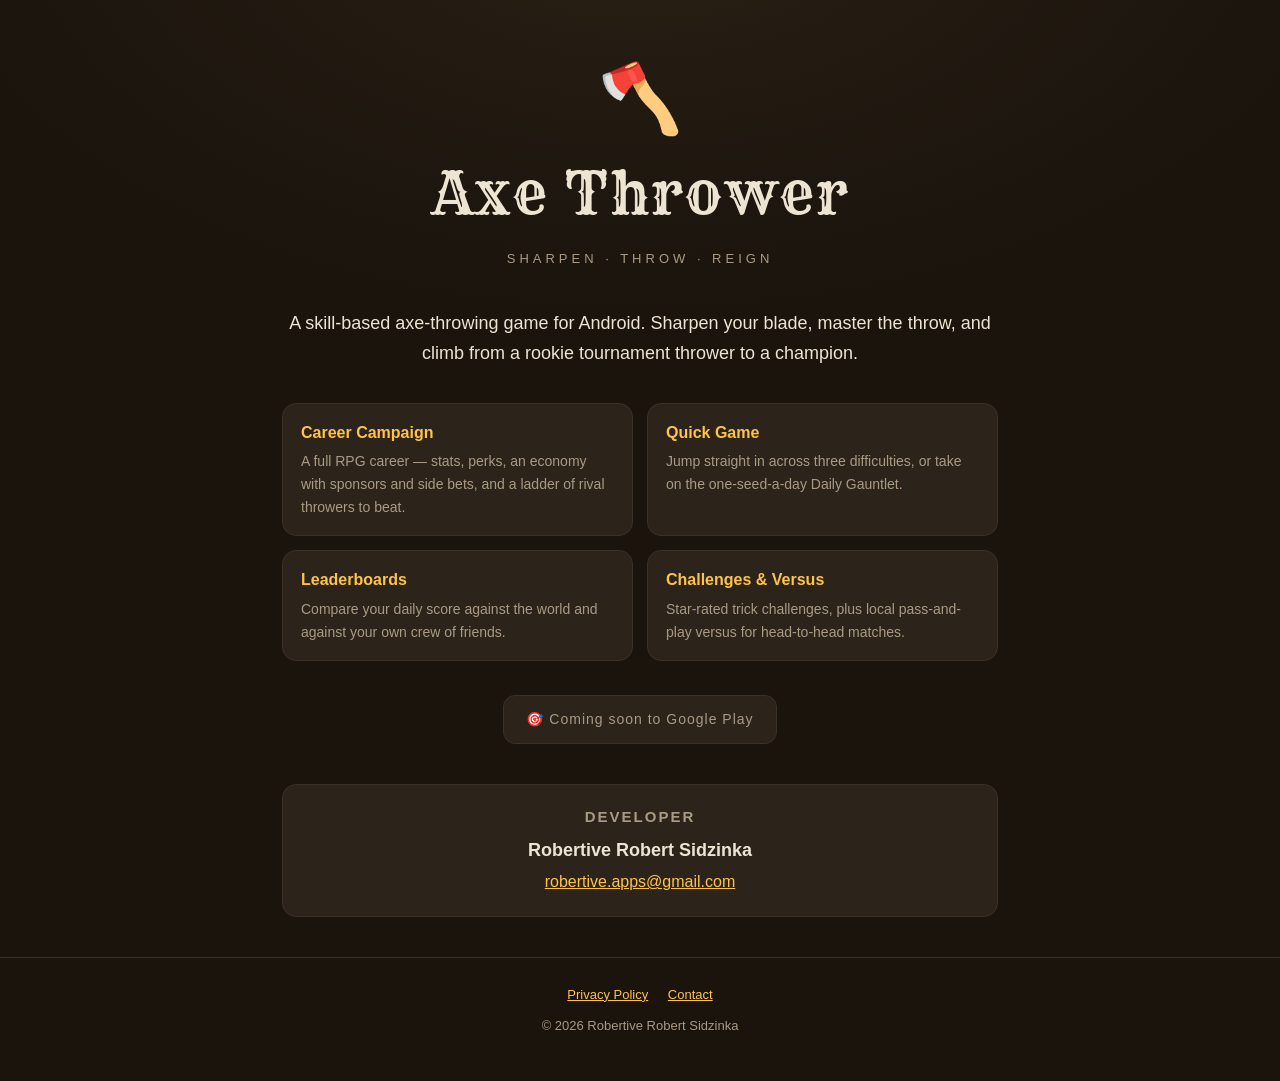
==== index.html @ d3eff074 "Add Axe Thrower landing page and privacy policy Static GitHub Pages site for Robertive: a one-page o" ====
<!DOCTYPE html>
<html lang="en">
<head>
  <meta charset="UTF-8">
  <meta name="viewport" content="width=device-width, initial-scale=1.0">
  <title>Axe Thrower — Robertive</title>
  <meta name="description" content="Axe Thrower is a skill-based axe-throwing game for Android by Robertive. Career campaign, daily challenges, leaderboards and versus mode.">

  <!-- ============================================================
       GOOGLE SEARCH CONSOLE VERIFICATION
       After the site is live, add this URL as a property in
       Search Console (search.google.com/search-console) using the
       "HTML tag" method, then paste the code it gives you into the
       content="" below and push again.
       ============================================================ -->
  <meta name="google-site-verification" content="PASTE_YOUR_SEARCH_CONSOLE_CODE_HERE">

  <link rel="preconnect" href="https://fonts.googleapis.com">
  <link rel="preconnect" href="https://fonts.gstatic.com" crossorigin>
  <link href="https://fonts.googleapis.com/css2?family=Rye&display=swap" rel="stylesheet">
  <link rel="stylesheet" href="styles.css">
</head>
<body>
  <header class="hero">
    <div class="axe">🪓</div>
    <h1>Axe Thrower</h1>
    <p class="tagline">SHARPEN · THROW · REIGN</p>
  </header>

  <main class="wrap">
    <p class="lead">
      A skill-based axe-throwing game for Android. Sharpen your blade, master
      the throw, and climb from a rookie tournament thrower to a champion.
    </p>

    <section class="features">
      <div class="feature">
        <h3>Career Campaign</h3>
        <p>A full RPG career — stats, perks, an economy with sponsors and side bets, and a ladder of rival throwers to beat.</p>
      </div>
      <div class="feature">
        <h3>Quick Game</h3>
        <p>Jump straight in across three difficulties, or take on the one-seed-a-day Daily Gauntlet.</p>
      </div>
      <div class="feature">
        <h3>Leaderboards</h3>
        <p>Compare your daily score against the world and against your own crew of friends.</p>
      </div>
      <div class="feature">
        <h3>Challenges &amp; Versus</h3>
        <p>Star-rated trick challenges, plus local pass-and-play versus for head-to-head matches.</p>
      </div>
    </section>

    <div class="store">
      <span class="badge">🎯 Coming soon to Google Play</span>
    </div>

    <section class="dev">
      <h2>Developer</h2>
      <p class="name">Robertive Robert Sidzinka</p>
      <p class="email"><a href="mailto:robertive.apps@gmail.com">robertive.apps@gmail.com</a></p>
    </section>
  </main>

  <footer>
    <a href="privacy.html">Privacy Policy</a>
    <a href="mailto:robertive.apps@gmail.com">Contact</a>
    <div style="margin-top:10px;">© 2026 Robertive Robert Sidzinka</div>
  </footer>
</body>
</html>
---- styles.css ----
:root {
  --bg: #1a140d;
  --bg2: #241b12;
  --card: #2c241a;
  --line: #3a3128;
  --text: #ede4d3;
  --muted: #a99a85;
  --gold: #ffc24b;
  --ember: #e2703a;
}

* { box-sizing: border-box; }

html { -webkit-text-size-adjust: 100%; }

body {
  margin: 0;
  font-family: -apple-system, BlinkMacSystemFont, "Segoe UI", Roboto, Helvetica, Arial, sans-serif;
  line-height: 1.65;
  color: var(--text);
  background:
    radial-gradient(1200px 700px at 50% -10%, #2a2015 0%, var(--bg) 60%),
    var(--bg);
  min-height: 100vh;
}

.wrap {
  max-width: 760px;
  margin: 0 auto;
  padding: 0 22px;
}

a { color: var(--gold); }
a:hover { color: var(--ember); }

/* Hero */
.hero {
  text-align: center;
  padding: 64px 22px 32px;
}
.hero .axe { font-size: 68px; line-height: 1; }
.hero h1 {
  font-family: "Rye", Georgia, serif;
  font-weight: 400;
  font-size: clamp(38px, 9vw, 58px);
  letter-spacing: 2px;
  margin: 14px 0 6px;
  color: var(--text);
}
.hero .tagline {
  font-size: 13px;
  letter-spacing: 4px;
  color: var(--muted);
  margin: 0;
}

.lead {
  font-size: 18px;
  color: var(--text);
  text-align: center;
  margin: 8px auto 34px;
}

/* Features */
.features {
  display: grid;
  grid-template-columns: repeat(2, 1fr);
  gap: 14px;
  margin: 0 0 34px;
}
@media (max-width: 520px) {
  .features { grid-template-columns: 1fr; }
}
.feature {
  background: var(--card);
  border: 1px solid var(--line);
  border-radius: 14px;
  padding: 16px 18px;
}
.feature h3 {
  margin: 0 0 4px;
  font-size: 16px;
  color: var(--gold);
}
.feature p {
  margin: 0;
  font-size: 14px;
  color: var(--muted);
}

/* Store note */
.store {
  text-align: center;
  margin: 8px 0 40px;
}
.badge {
  display: inline-block;
  padding: 12px 22px;
  border: 1px solid var(--line);
  border-radius: 12px;
  background: var(--card);
  color: var(--muted);
  font-size: 14px;
  letter-spacing: 1px;
}

/* Developer card */
.dev {
  background: var(--card);
  border: 1px solid var(--line);
  border-radius: 14px;
  padding: 20px 22px;
  margin: 0 0 40px;
  text-align: center;
}
.dev h2 {
  margin: 0 0 6px;
  font-size: 15px;
  letter-spacing: 2px;
  color: var(--muted);
  text-transform: uppercase;
}
.dev .name { font-size: 18px; font-weight: 600; margin: 0 0 4px; }
.dev .email { margin: 0; }

/* Footer */
footer {
  border-top: 1px solid var(--line);
  padding: 26px 22px 44px;
  text-align: center;
  color: var(--muted);
  font-size: 13px;
}
footer a { margin: 0 8px; }

/* Legal (privacy) page */
.legal { padding: 46px 0 20px; }
.legal .back { font-size: 14px; }
.legal h1 {
  font-family: "Rye", Georgia, serif;
  font-weight: 400;
  font-size: clamp(30px, 7vw, 42px);
  margin: 18px 0 6px;
}
.legal .updated { color: var(--muted); font-size: 14px; margin: 0 0 26px; }
.legal h2 {
  font-size: 19px;
  color: var(--gold);
  margin: 30px 0 8px;
}
.legal p { margin: 0 0 14px; }
.legal .term { color: var(--text); font-weight: 600; }
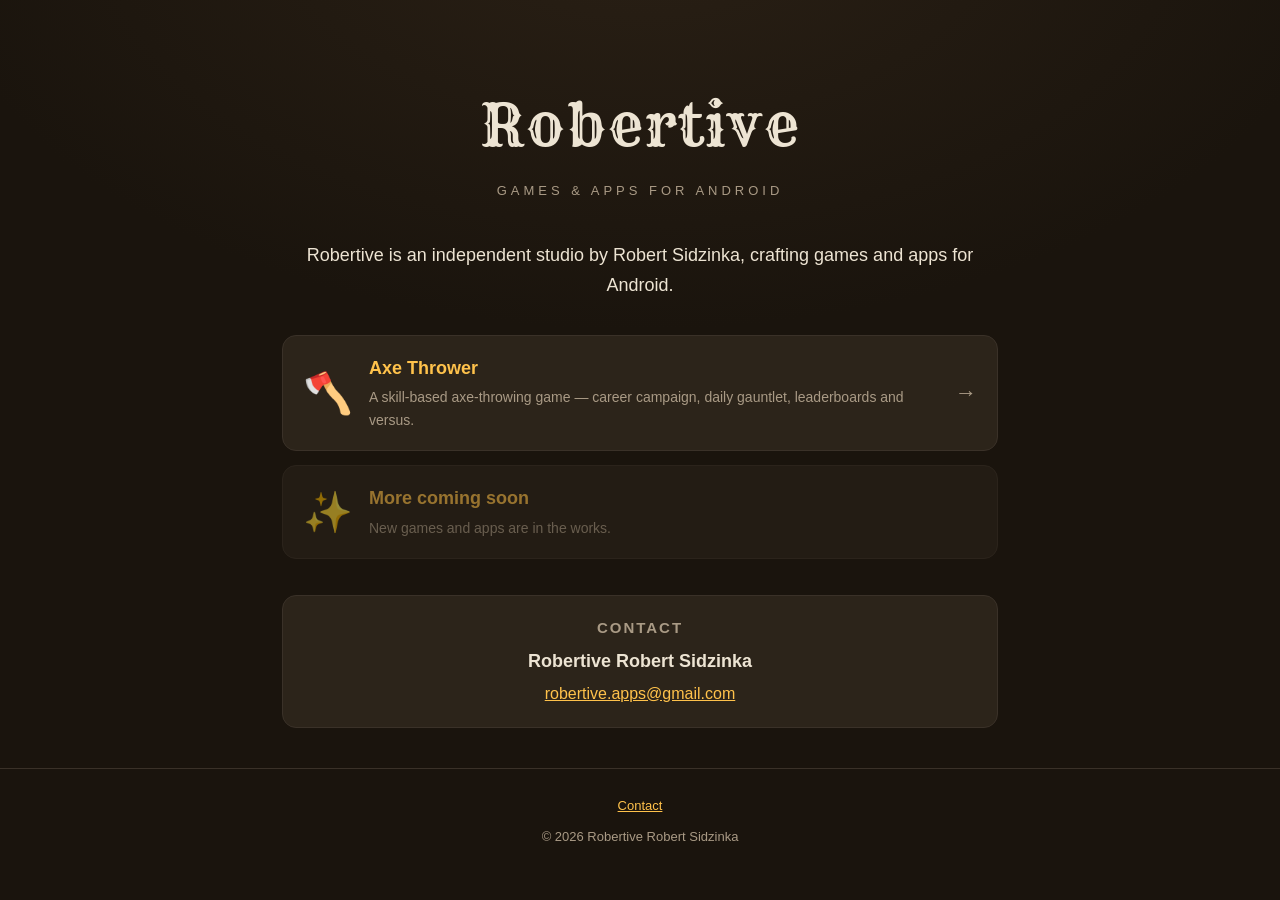
==== commit c9dfffe8: "Restructure as Robertive multi-app site Turn the site into a Robertive studio home that lists all ap" ====
--- a/index.html
+++ b/index.html
@@ -3,8 +3,8 @@
 <head>
   <meta charset="UTF-8">
   <meta name="viewport" content="width=device-width, initial-scale=1.0">
-  <title>Axe Thrower — Robertive</title>
-  <meta name="description" content="Axe Thrower is a skill-based axe-throwing game for Android by Robertive. Career campaign, daily challenges, leaderboards and versus mode.">
+  <title>Robertive — Games &amp; apps for Android</title>
+  <meta name="description" content="Robertive is an independent studio by Robert Sidzinka building games and apps for Android.">
 
   <!-- ============================================================
        GOOGLE SEARCH CONSOLE VERIFICATION
@@ -22,49 +22,43 @@
 </head>
 <body>
   <header class="hero">
-    <div class="axe">🪓</div>
-    <h1>Axe Thrower</h1>
-    <p class="tagline">SHARPEN · THROW · REIGN</p>
+    <h1>Robertive</h1>
+    <p class="tagline">GAMES &amp; APPS FOR ANDROID</p>
   </header>
 
   <main class="wrap">
     <p class="lead">
-      A skill-based axe-throwing game for Android. Sharpen your blade, master
-      the throw, and climb from a rookie tournament thrower to a champion.
+      Robertive is an independent studio by Robert Sidzinka, crafting games and
+      apps for Android.
     </p>
 
-    <section class="features">
-      <div class="feature">
-        <h3>Career Campaign</h3>
-        <p>A full RPG career — stats, perks, an economy with sponsors and side bets, and a ladder of rival throwers to beat.</p>
-      </div>
-      <div class="feature">
-        <h3>Quick Game</h3>
-        <p>Jump straight in across three difficulties, or take on the one-seed-a-day Daily Gauntlet.</p>
-      </div>
-      <div class="feature">
-        <h3>Leaderboards</h3>
-        <p>Compare your daily score against the world and against your own crew of friends.</p>
-      </div>
-      <div class="feature">
-        <h3>Challenges &amp; Versus</h3>
-        <p>Star-rated trick challenges, plus local pass-and-play versus for head-to-head matches.</p>
+    <section class="apps">
+      <a class="app-card" href="axe-thrower/">
+        <span class="ico">🪓</span>
+        <span class="meta">
+          <h3>Axe Thrower</h3>
+          <p>A skill-based axe-throwing game — career campaign, daily gauntlet, leaderboards and versus.</p>
+        </span>
+        <span class="arrow">→</span>
+      </a>
+
+      <div class="app-card soon">
+        <span class="ico">✨</span>
+        <span class="meta">
+          <h3>More coming soon</h3>
+          <p>New games and apps are in the works.</p>
+        </span>
       </div>
     </section>
 
-    <div class="store">
-      <span class="badge">🎯 Coming soon to Google Play</span>
-    </div>
-
     <section class="dev">
-      <h2>Developer</h2>
+      <h2>Contact</h2>
       <p class="name">Robertive Robert Sidzinka</p>
       <p class="email"><a href="mailto:robertive.apps@gmail.com">robertive.apps@gmail.com</a></p>
     </section>
   </main>
 
   <footer>
-    <a href="privacy.html">Privacy Policy</a>
     <a href="mailto:robertive.apps@gmail.com">Contact</a>
     <div style="margin-top:10px;">© 2026 Robertive Robert Sidzinka</div>
   </footer>
--- a/styles.css
+++ b/styles.css
@@ -88,6 +88,33 @@
   color: var(--muted);
 }
 
+/* App list (Robertive home) */
+.apps {
+  display: grid;
+  grid-template-columns: 1fr;
+  gap: 14px;
+  margin: 0 0 36px;
+}
+.app-card {
+  display: flex;
+  align-items: center;
+  gap: 16px;
+  background: var(--card);
+  border: 1px solid var(--line);
+  border-radius: 14px;
+  padding: 18px 20px;
+  text-decoration: none;
+  color: var(--text);
+  transition: border-color .15s ease;
+}
+.app-card:hover { border-color: var(--gold); color: var(--text); }
+.app-card .ico { font-size: 40px; line-height: 1; }
+.app-card .meta h3 { margin: 0 0 3px; font-size: 18px; color: var(--gold); }
+.app-card .meta p { margin: 0; font-size: 14px; color: var(--muted); }
+.app-card .arrow { margin-left: auto; color: var(--muted); font-size: 22px; }
+.app-card.soon { opacity: .55; cursor: default; }
+.app-card.soon:hover { border-color: var(--line); }
+
 /* Store note */
 .store {
   text-align: center;
